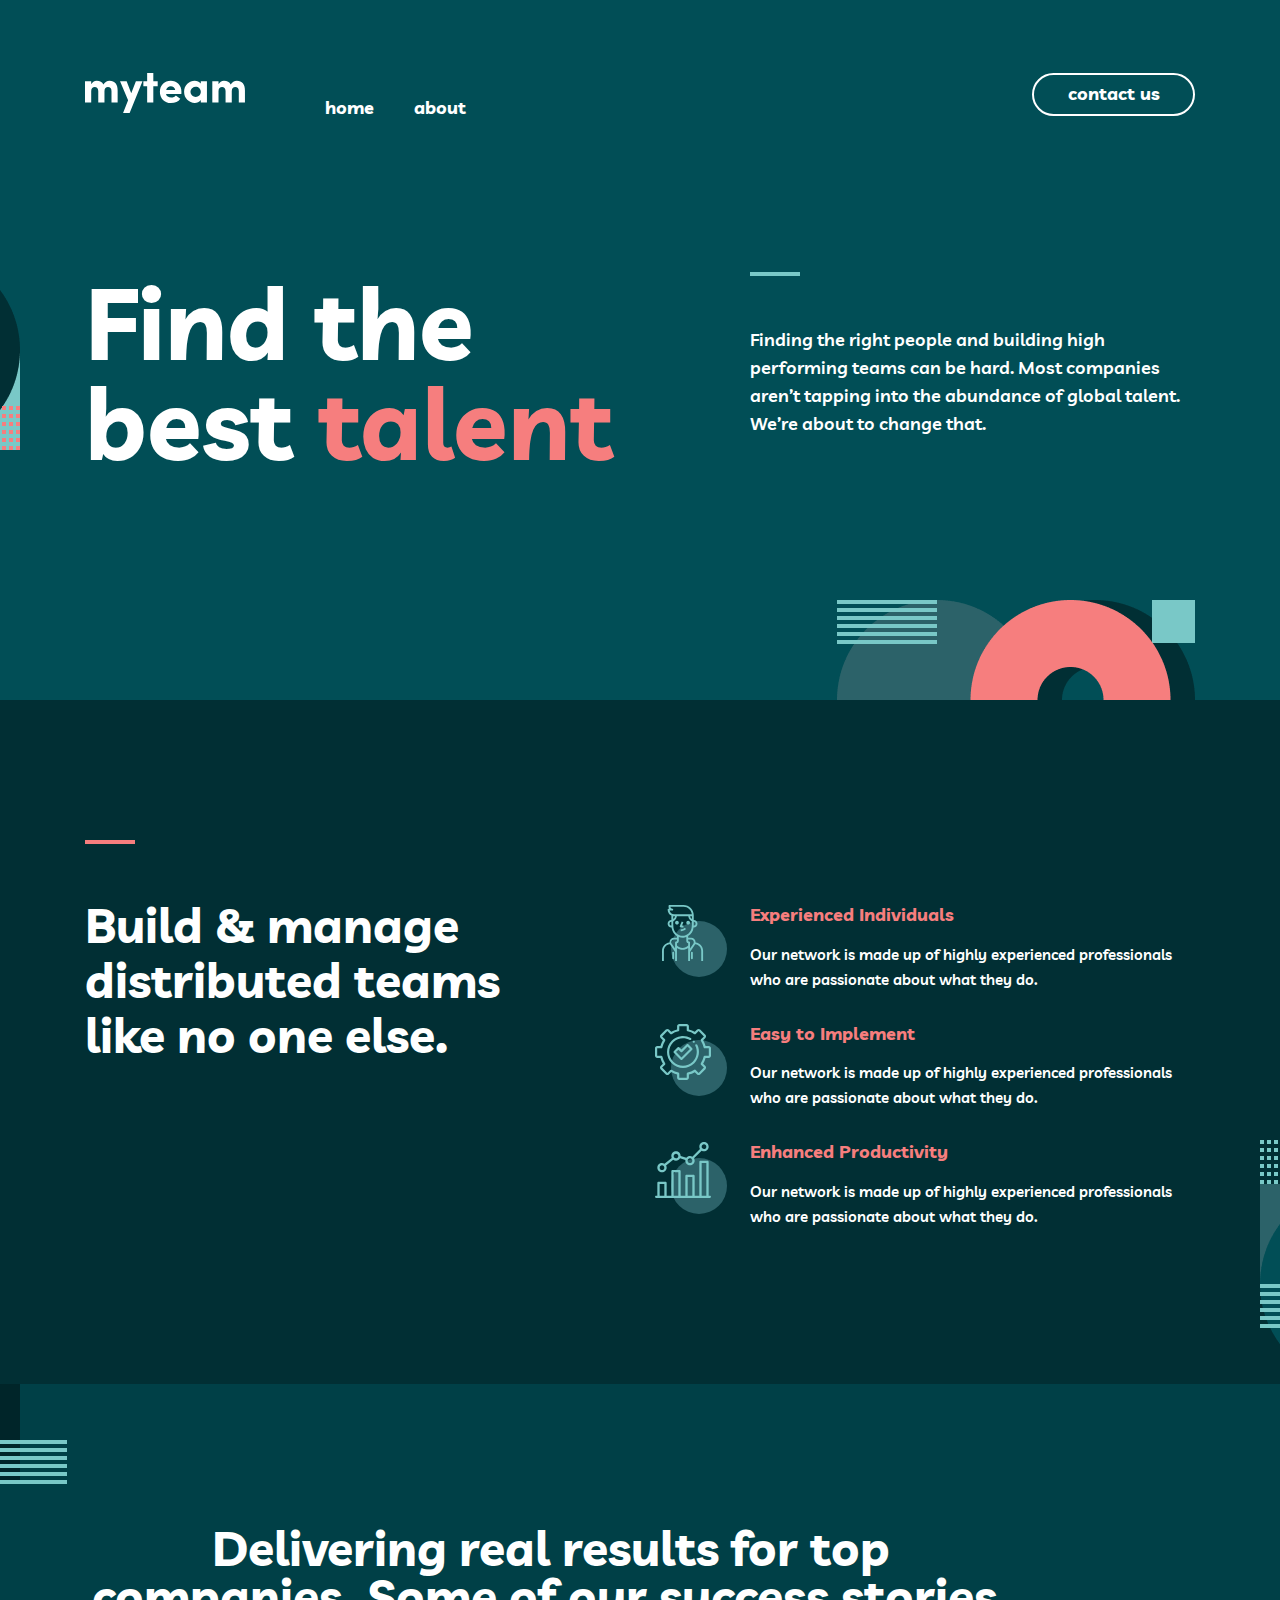
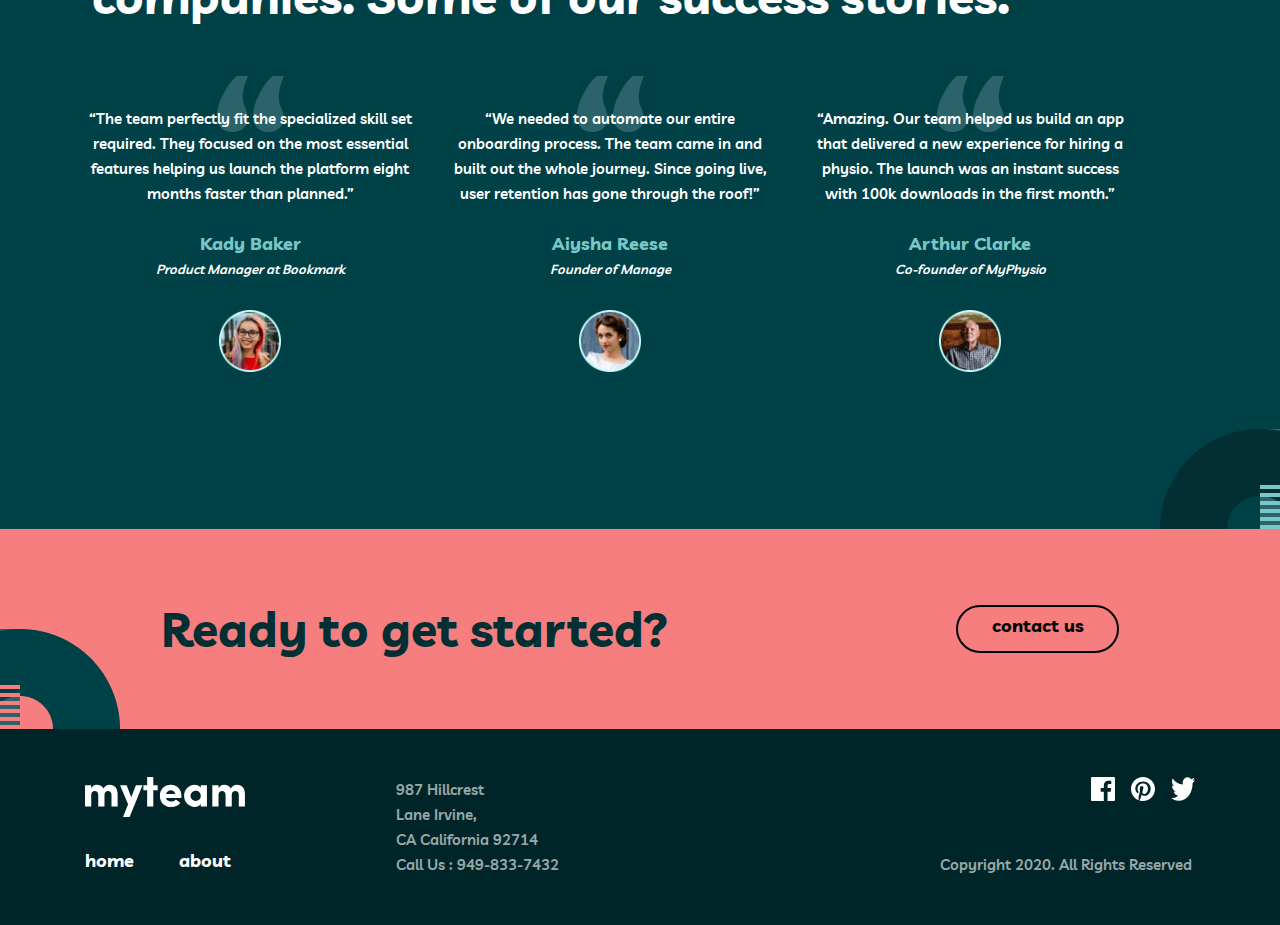
==== index.html @ 45f3804e "3-task" ====
<!DOCTYPE html>
<html lang="en">

<head>
    <meta charset="UTF-8">
    <meta name="viewport" content="width=device-width, initial-scale=1.0">
    <link rel="stylesheet" href="./css/font.css">
    <link rel="stylesheet" href="./css/normalize.css">
    <link rel="stylesheet" href="./css/style.css">
    <title>myteam</title>
</head>

<body>
    <div class="main">
        <header class="container">
            <nav>
                <div class="nav-left">
                    <div class="logo">
                        <img src="./img/svg/logo.svg" loading="lazy" alt="logo image">
                    </div>
                    <ul>
                        <li><a class="element" href="#">home</a></li>
                        <li><a class="element" href="#">about</a></li>
                    </ul>
                </div>
                <div class="nav-right">
                    <a href="#">contact us</a>
                </div>
            </nav>
        </header>
        <main class="container">
            <h1>Find the best <span>talent</span></h1>
            <div>
                <div class="b"></div>
                <p class="elementp">
                    Finding the right people and building high performing teams can be hard. Most companies aren’t
                    tapping into the abundance of global talent. We’re about to change that.
                </p>
            </div>
        </main>
    </div>

    <div class="homePage2">
        <div class="homePage2-info container">
            <div class="left-info">
                <div class="b"></div>
                <h2 class="h2">
                    Build & manage distributed teams like no one else.
                </h2>
            </div>
            <div class="homePage2-cards">
                <div class="homePage2-card">
                    <img src="./img/svg/man.svg" height="72" alt="">
                    <div>
                        <h4>Experienced Individuals</h4>
                        <p>
                            Our network is made up of highly experienced professionals who are passionate about what
                            they do.
                        </p>
                    </div>
                </div>
                <div class="homePage2-card">
                    <img src="./img/svg/mexanizm.svg" height="72" alt="">
                    <div>
                        <h4>Easy to Implement</h4>
                        <p>
                            Our network is made up of highly experienced professionals who are passionate about what
                            they do.
                        </p>
                    </div>
                </div>
                <div class="homePage2-card">
                    <img src="./img/svg/charat.svg" height="72" alt="">
                    <div>
                        <h4>Enhanced Productivity</h4>
                        <p>
                            Our network is made up of highly experienced professionals who are passionate about what
                            they do.
                        </p>
                    </div>
                </div>
            </div>
        </div>
    </div>

    <div class="homePage3">
        <div class="homePage3-info container">
            <h2 class="h2">
                Delivering real results for top companies. Some of our success stories.
            </h2>
            <div class="homePage3-cards">
                <div class="homePage3-card">
                    <p class="elementp">
                        “The team perfectly fit the specialized skill set required. They focused on the most essential
                        features helping us launch the platform eight months faster than planned.”
                    </p>
                    <h4>Kady Baker</h4>
                    <p class="p">Product Manager at Bookmark</p>
                    <img src="./img/noDifference/women_one.png" width="62" height="62" alt="">
                </div>
                <div class="homePage3-card">
                    <p class="elementp">
                        “We needed to automate our entire onboarding process. The team came in and built out the whole
                        journey. Since going live, user retention has gone through the roof!”
                    </p>
                    <h4>Aiysha Reese</h4>
                    <p class="p">Founder of Manage</p>
                    <img src="./img/noDifference/women_three.png" width="62" height="62" alt="">
                </div>
                <div class="homePage3-card">
                    <p class="elementp">
                        “Amazing. Our team helped us build an app that delivered a new experience for hiring a physio.
                        The launch was an instant success with 100k downloads in the first month.”
                    </p>
                    <h4>Arthur Clarke</h4>
                    <p class="p">Co-founder of MyPhysio</p>
                    <img src="./img/noDifference/grendfather.png" width="62" height="62" alt="">
                </div>
            </div>
        </div>
    </div>

    <div class="homePage4">
        <div class="container">
            <h3>Ready to get started?</h3>
            <a href="/contact">contact us</a>
        </div>
    </div>

    <footer>
        <div class="footer-info container">
            <div class="left">
                <div class="logo">
                    <img src="./img/svg/logo.svg" alt="">
                    <div>
                        <a href="#">home</a>
                        <a href="#">about</a>
                    </div>
                </div>
                <p class="info">
                    987 Hillcrest <br> Lane Irvine, <br> CA California 92714 <br>Call Us : 949-833-7432
                </p>
            </div>
            <div class="right">
                <div>
                    <img src="./img/svg/facebook.svg" alt="facebook icon">
                    <img src="./img/svg/Path.svg" alt="path icon">
                    <img src="./img/svg/twitter.svg" alt="twitter icon">
                </div>
                <p>Copyright 2020. All Rights Reserved</p>
            </div>
        </div>
    </footer>
</body>

</html>
---- css/font.css ----
/* livvic-regular - latin_latin-ext */
@font-face {
    font-display: swap;
    /* Check https://developer.mozilla.org/en-US/docs/Web/CSS/@font-face/font-display for other options. */
    font-family: 'Livvic';
    font-style: normal;
    font-weight: 400;
    src: url('../fonts/livvic-v14-latin_latin-ext-regular.woff2') format('woff2');
    /* Chrome 36+, Opera 23+, Firefox 39+, Safari 12+, iOS 10+ */
}

/* livvic-600 - latin_latin-ext */
@font-face {
    font-display: swap;
    /* Check https://developer.mozilla.org/en-US/docs/Web/CSS/@font-face/font-display for other options. */
    font-family: 'Livvic';
    font-style: normal;
    font-weight: 600;
    src: url('../fonts/livvic-v14-latin_latin-ext-600.woff2') format('woff2');
    /* Chrome 36+, Opera 23+, Firefox 39+, Safari 12+, iOS 10+ */
}

/* livvic-700 - latin_latin-ext */
@font-face {
    font-display: swap;
    /* Check https://developer.mozilla.org/en-US/docs/Web/CSS/@font-face/font-display for other options. */
    font-family: 'Livvic';
    font-style: normal;
    font-weight: 700;
    src: url('../fonts/livvic-v14-latin_latin-ext-700.woff2') format('woff2');
    /* Chrome 36+, Opera 23+, Firefox 39+, Safari 12+, iOS 10+ */
}
---- css/style.css ----
* {
    margin: 0;
    padding: 0;
    box-sizing: border-box;
}

body {
    font-size: 18px;
    font-family: 'Livvic';
    font-weight: 700;

    li {
        list-style: none;
    }

    a {
        text-decoration: none;
    }
}

.container {
    max-width: 1110px;
    margin: 0 auto;
}

.main {
    background: url(../img/noDifference/home_main.png);
    height: 700px;
    background-repeat: no-repeat;
    background-size: cover;
    background-position: center;
}

.main header nav {
    padding-top: 73px;
    display: flex;
    justify-content: space-between;
}

.logo {
    cursor: pointer;
}

.nav-left {
    display: flex;
    align-items: center;
    gap: 80px;
}

.nav-left ul {
    display: flex;
    gap: 40px;
}

.element {
    color: white;
    transition: all 700ms linear;
}

.element:hover {
    color: #F67E7E;
}

.nav-right {
    a {
        display: inline-block;
        width: 163px;
        padding: 9px 32px;
        text-align: center;
        color: white;
        border: 2px solid white;
        border-radius: 50px;
        transition: all 700ms linear;
    }
}

.nav-right a:hover {
    color: black;
    background: white;
}

main {
    padding-top: 129px;
    display: flex;
    justify-content: space-between;
}

main h1 {
    width: 616px;
    font-size: 100px;
    line-height: 100px;
    color: white;
}

main h1 span {
    font-size: 100px;
    line-height: 100px;
    color: #f67e7e;
}

main div {
    color: white;
    width: 445px;
    height: 166px;
    display: flex;
    flex-direction: column;
    justify-content: space-between;
}

main .b {
    width: 50px;
    height: 4px;
    background: #79C8C7;
}

main p {
    line-height: 28px;
    font-weight: 600;
}

.homePage2 {
    background: url(../img/noDifference/home_bg_image1.png);
    height: 684px;
    background-repeat: no-repeat;
    background-size: cover;
    background-position: center;
}

.homePage2-info {
    padding-top: 140px;
    display: flex;
    justify-content: space-between;
    align-items: initial;
}

.homePage2-info .left-info {
    display: flex;
    flex-direction: column;
    gap: 54px;
}

.b {
    width: 50px;
    height: 4px;
    background: #F67E7E;
}

.h2 {
    width: 445px;
    font-size: 48px;
    color: white;
}

.homePage2-cards {
    margin-top: 65px;
    display: flex;
    gap: 32px;
    flex-direction: column;
}

.homePage2-card {
    display: flex;
    gap: 23px;
    color: white;

}

.homePage2-card h4 {
    color: #F67E7E;
    margin-bottom: 16px;
}

.homePage2-card p {
    width: 445px;
    font-size: 15px;
    font-weight: 600;
    line-height: 25px;
    color: white;
}

.homePage3 {
    background: url(../img/noDifference/home_bg_image2.png);
    height: 745px;
    background-repeat: no-repeat;
    background-size: cover;
    background-position: center;
}

.homePage3-info {
    padding-top: 140px;
}

.homePage3 .h2 {
    width: 932px;
    text-align: center;
    font-size: 48px;
    line-height: 48px;
    color: white;
    margin-bottom: 56px;
}

.homePage3-cards {
    margin-top: 35px;
    display: flex;
    gap: 30px;
}

.homePage3-card {
    background: url(../img/noDifference/quote.png);
    background-repeat: no-repeat;
    background-position: top center;
    width: 330px;
    text-align: center;
    color: white;
}

.homePage3-card .elementp {
    padding-top: 30px;
    font-weight: 600;
    line-height: 25px;
    font-size: 15px;
    text-align: center;
}

.homePage3-card h4 {
    color: #79C8C7;
    margin: 24px 0 2px;
    line-height: 28px;
}

.homePage3-card .p {
    font-size: 13px;
    font-style: italic;
    font-weight: 600;
    line-height: 18px;
    margin-bottom: 32px;
}

.homePage4 {
    background: url(../img/noDifference/home_bg_image3.png);
    height: 200px;
    background-repeat: no-repeat;
    background-size: cover;
    background-position: center;
}

.homePage4 div {
    padding: 76px;
    display: flex;
    justify-content: space-between;
}

.homePage4 h3 {
    color: #012F34;
    font-size: 48px;
    line-height: 48px;
}

.homePage4 a {
    display: inline-block;
    width: 163px;
    padding: 9px 32px;
    text-align: center;
    color: black;
    border: 2px solid black;
    border-radius: 50px;
    transition: all 700ms linear;
}

.homePage4 a:hover {
    color: white;
    background: black;
}

footer {
    background: #002529;
}

.footer-info {
    padding: 48px 0;
    display: flex;
    justify-content: space-between;
}

.left {
    display: flex;
    gap: 125px;
}

.logo a {
    font-size: 18px;
    line-height: 28px;
    margin-right: 40px;
    color: white;
    transition: all 700ms linear;
}

.logo a:hover {
    color: #F67E7E;
}

.logo img{
    margin-bottom: 25px;
}

.info {
    width: 210px;
    font-size: 15px;
    font-weight: 600;
    line-height: 25px;
    color: #99a8a9;
}

.right {
    width: 255px;
}

.right div {
    display: flex;
    gap: 16px;
    justify-content: end;
    margin-bottom: 51px;
}

.right p {
    font-size: 15px;
    font-weight: 600;
    line-height: 25px;
    color: #99a8a9;
}
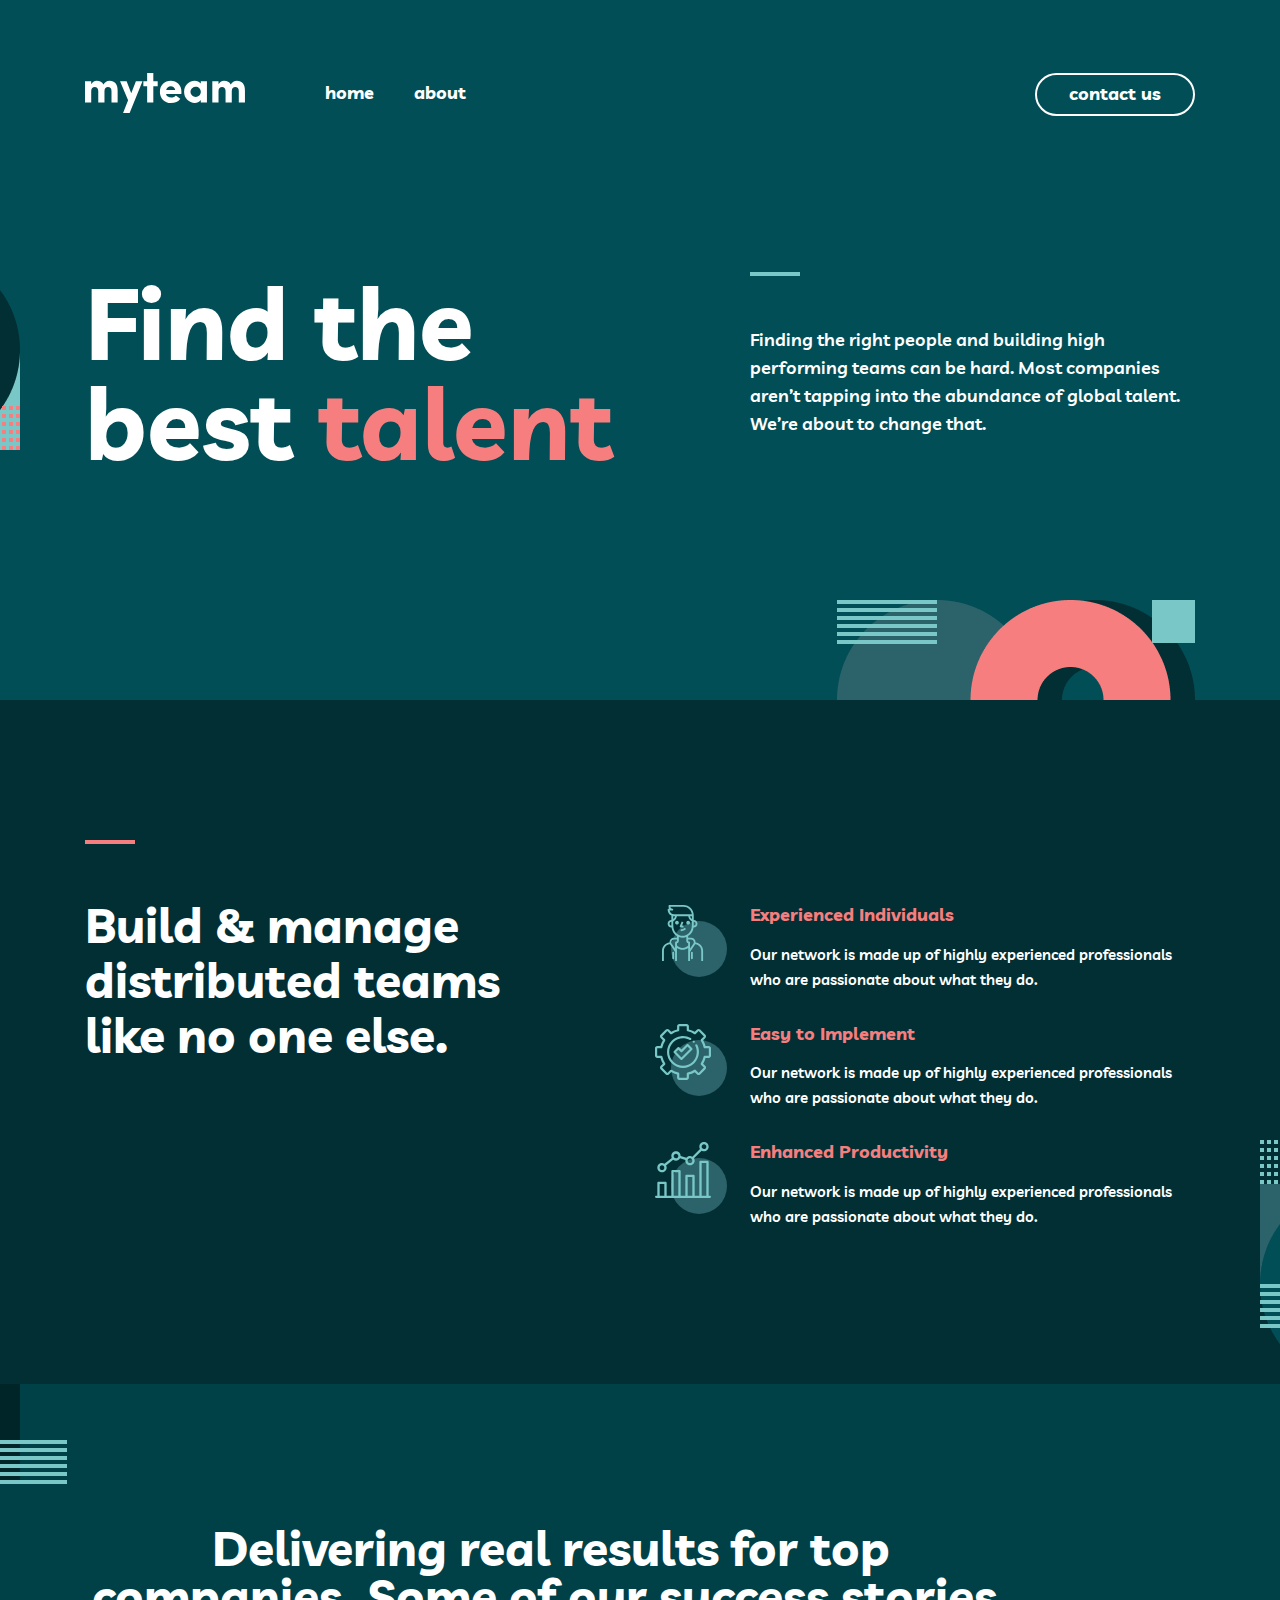
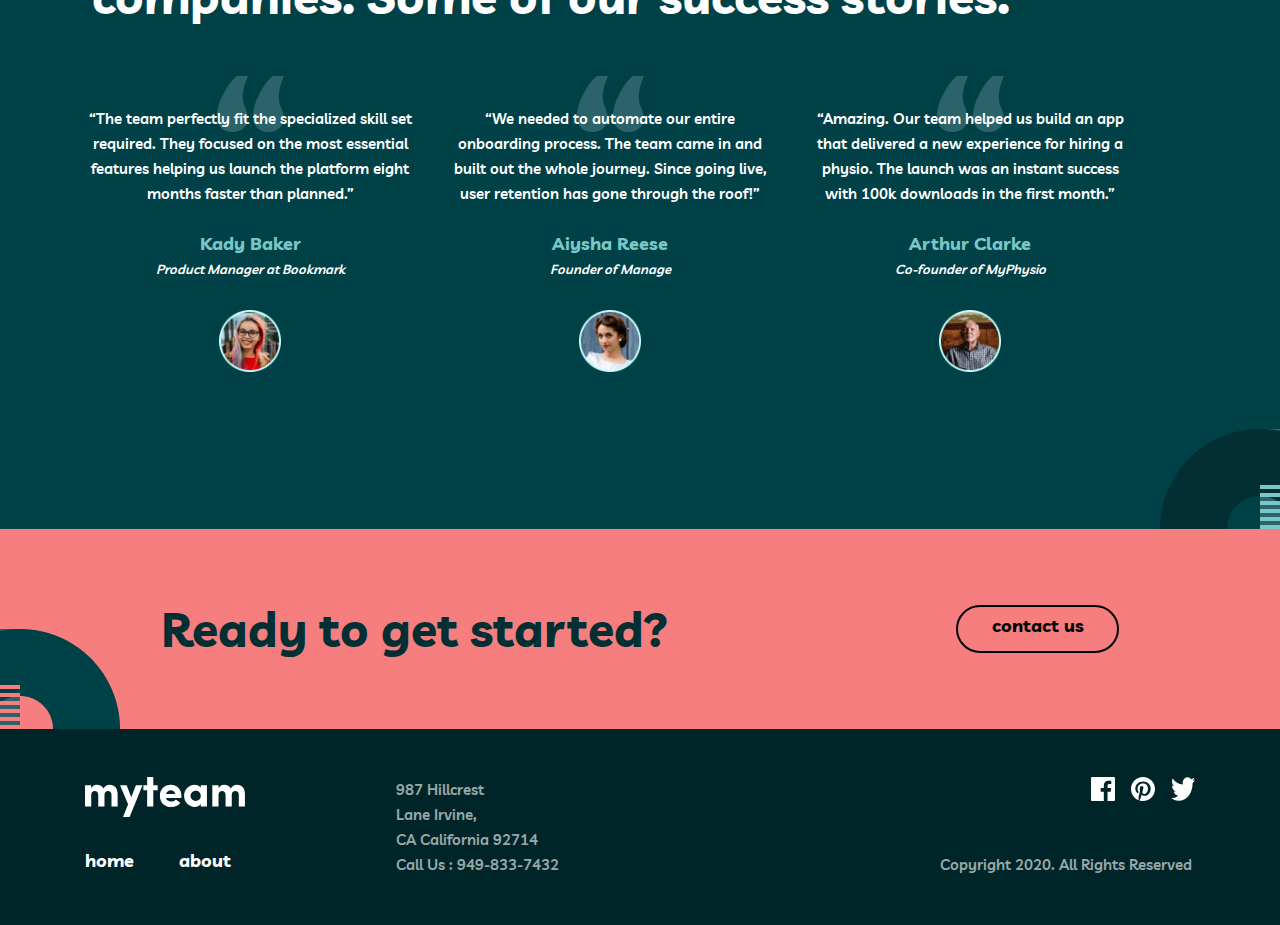
==== commit 455368fb: "3-task" ====
--- a/index.html
+++ b/index.html
@@ -6,7 +6,7 @@
     <meta name="viewport" content="width=device-width, initial-scale=1.0">
     <link rel="stylesheet" href="./css/font.css">
     <link rel="stylesheet" href="./css/normalize.css">
-    <link rel="stylesheet" href="./css/style.css">
+    <link rel="stylesheet" href="./css/style.min.css">
     <title>myteam</title>
 </head>
 
@@ -23,9 +23,7 @@
                         <li><a class="element" href="#">about</a></li>
                     </ul>
                 </div>
-                <div class="nav-right">
-                    <a href="#">contact us</a>
-                </div>
+                <a class="nav-right" href="#">contact us</a>
             </nav>
         </header>
         <main class="container">
--- a/css/style.min.css
+++ b/css/style.min.css
@@ -0,0 +1 @@
+main h1,main h1 span{font-size:100px;line-height:100px}.homePage2-info,.main header nav,.nav-left,.nav-left ul,main,main div{display:-webkit-box;display:-ms-flexbox}.b,main .b{width:50px}.element,.h2,.nav-right,main div,main h1{color:#fff}.element:hover,.logo a:hover,main h1 span{color:#f67e7e}*{margin:0;padding:0;-webkit-box-sizing:border-box;box-sizing:border-box}body{font-size:18px;font-family:Livvic;font-weight:700}.container{max-width:1110px;margin:0 auto}.main{background:url(../img/noDifference/home_main.png) center/cover no-repeat;height:700px}.main header nav{padding-top:73px;display:flex;-webkit-box-pack:justify;-ms-flex-pack:justify;justify-content:space-between;-webkit-box-align:start;-ms-flex-align:start;align-items:start}.logo{cursor:pointer}.nav-left{display:flex;-webkit-box-align:start;-ms-flex-align:start;align-items:start;gap:80px}.nav-left ul{display:flex;gap:40px;margin-top:10px}.nav-left ul li a{text-decoration:none}.nav-left ul li{list-style-type:none}.element{-webkit-transition:.7s linear;-o-transition:.7s linear;transition:.7s linear}.homePage4 a,.nav-right{-webkit-transition:.7s linear;-o-transition:.7s linear;text-decoration:none}.nav-right{padding:9px 32px;border:2px solid #fff;border-radius:50px;transition:.7s linear}.homePage2-info,.homePage3-info{padding-top:140px}.nav-right .but:hover{color:#000;background:#fff}main{padding-top:129px;display:flex;-webkit-box-pack:justify;-ms-flex-pack:justify;justify-content:space-between}.homePage2-info .left-info,main div{-ms-flex-direction:column;-webkit-box-orient:vertical;-webkit-box-direction:normal}main h1{width:616px}main div{width:445px;height:166px;display:flex;flex-direction:column;-webkit-box-pack:justify;-ms-flex-pack:justify;justify-content:space-between}main .b{height:4px;background:#79c8c7}main p{line-height:28px;font-weight:600}.homePage2{background:url(../img/noDifference/home_bg_image1.png) center/cover no-repeat;height:684px}.homePage2-info{display:flex;-webkit-box-pack:justify;-ms-flex-pack:justify;justify-content:space-between;-webkit-box-align:initial;-ms-flex-align:initial;align-items:initial}.homePage2-card,.homePage2-cards,.homePage2-info .left-info{display:-webkit-box;display:-ms-flexbox}.homePage2-info .left-info{display:flex;flex-direction:column;gap:54px}.b{height:4px;background:#f67e7e}.h2{width:445px;font-size:48px}.homePage2-cards{margin-top:65px;display:flex;gap:32px;-webkit-box-orient:vertical;-webkit-box-direction:normal;-ms-flex-direction:column;flex-direction:column}.homePage2-card{display:flex;gap:23px;color:#fff}.footer-info,.homePage3-cards,.homePage4 div{display:-webkit-box;display:-ms-flexbox}.homePage2-card h4{color:#f67e7e;margin-bottom:16px}.homePage2-card p{width:445px;font-size:15px;font-weight:600;line-height:25px;color:#fff}.homePage3{background:url(../img/noDifference/home_bg_image2.png) center/cover no-repeat;height:745px}.homePage3 .h2{width:932px;text-align:center;font-size:48px;line-height:48px;color:#fff;margin-bottom:56px}.homePage3-cards{margin-top:35px;display:flex;gap:30px}.homePage3-card{background:url(../img/noDifference/quote.png) top center no-repeat;width:330px;text-align:center;color:#fff}.homePage3-card .elementp{padding-top:30px;font-weight:600;line-height:25px;font-size:15px;text-align:center}.homePage3-card h4{color:#79c8c7;margin:24px 0 2px;line-height:28px}.homePage3-card .p{font-size:13px;font-style:italic;font-weight:600;line-height:18px;margin-bottom:32px}.homePage4{background:url(../img/noDifference/home_bg_image3.png) center/cover no-repeat;height:200px}.homePage4 div{padding:76px;display:flex;-webkit-box-pack:justify;-ms-flex-pack:justify;justify-content:space-between}.homePage4 h3{color:#012f34;font-size:48px;line-height:48px}.homePage4 a{display:inline-block;width:163px;padding:9px 32px;text-align:center;color:#000;border:2px solid #000;border-radius:50px;transition:.7s linear}.homePage4 a:hover{color:#fff;background:#000}footer{background:#002529}.footer-info{padding:48px 0;display:flex;-webkit-box-pack:justify;-ms-flex-pack:justify;justify-content:space-between}.left,.right div{display:-webkit-box;display:-ms-flexbox}.left{display:flex;gap:125px}.logo a{text-decoration:none;font-size:18px;line-height:28px;margin-right:40px;color:#fff;-webkit-transition:.7s linear;-o-transition:.7s linear;transition:.7s linear}.info,.right p{font-size:15px;font-weight:600;line-height:25px;color:#99a8a9}.logo img{margin-bottom:25px}.info{width:210px}.right{width:255px}.right div{display:flex;gap:16px;-webkit-box-pack:end;-ms-flex-pack:end;justify-content:end;margin-bottom:51px}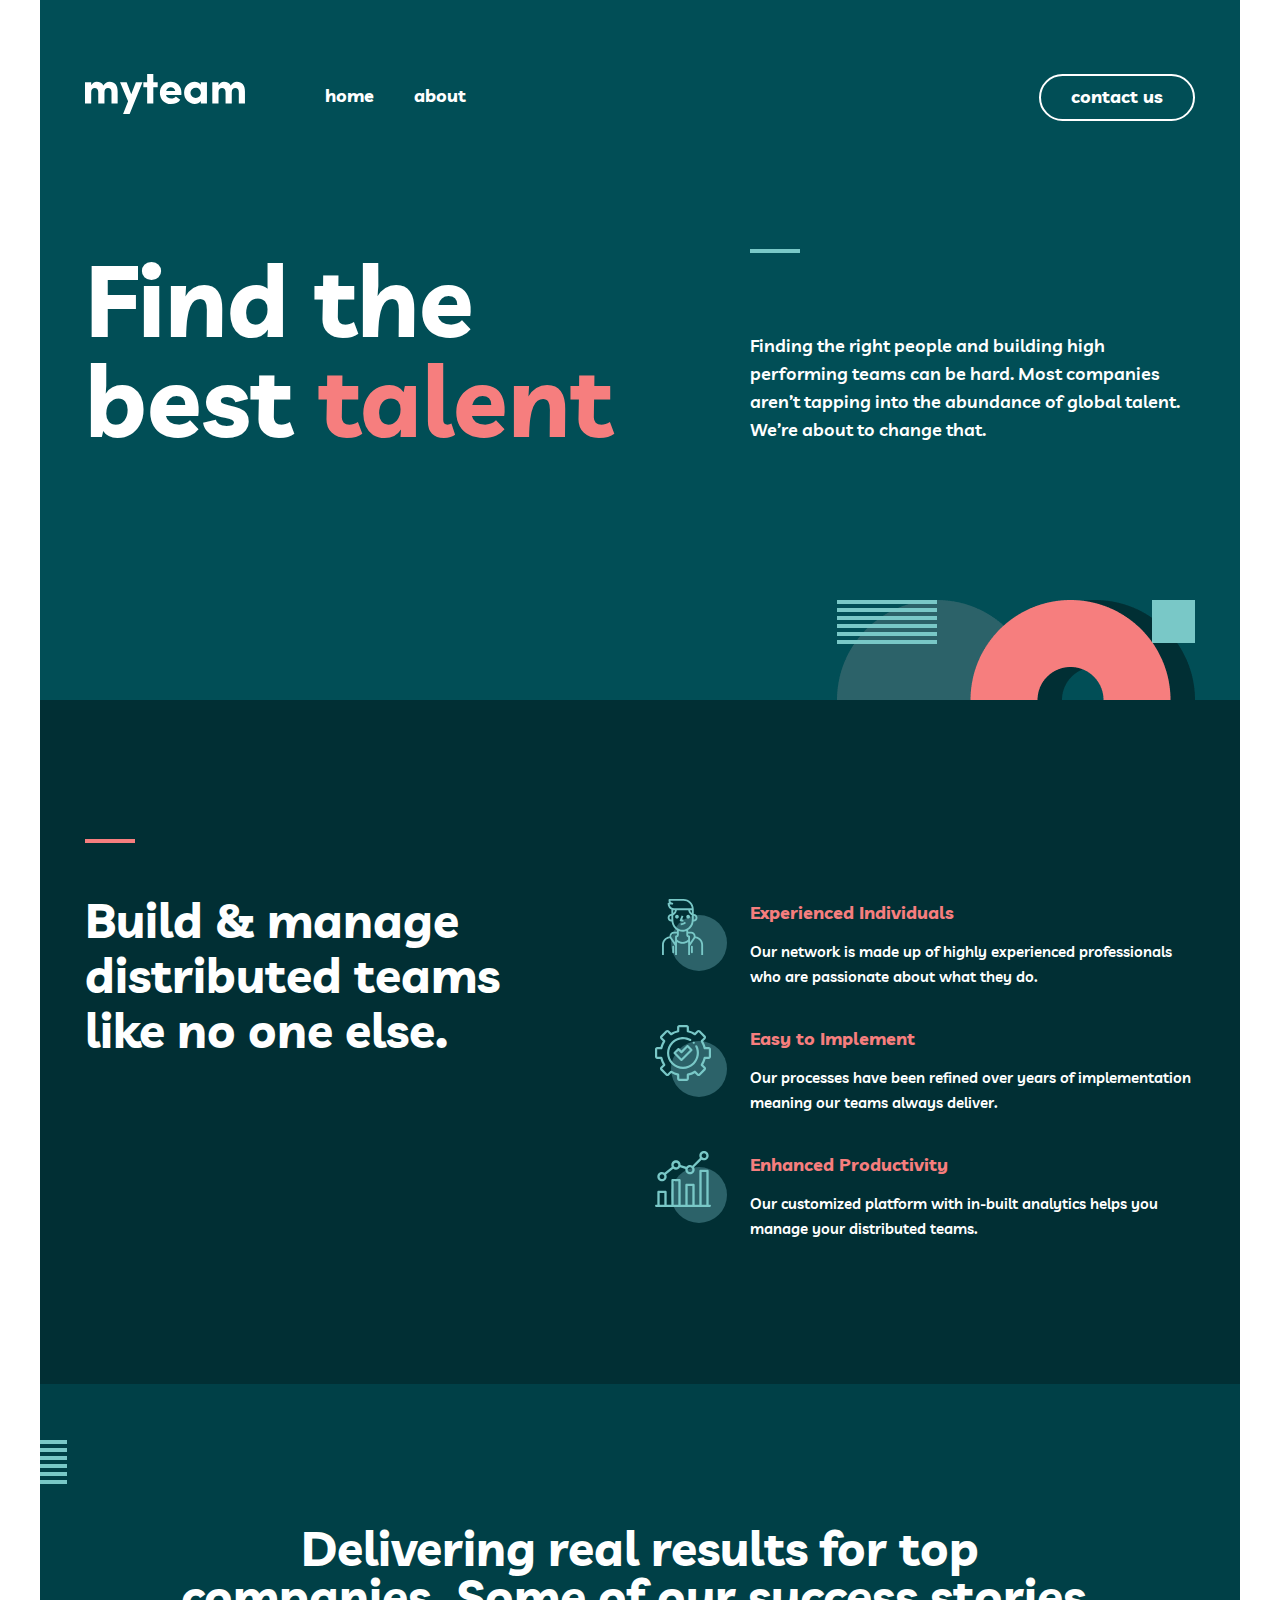
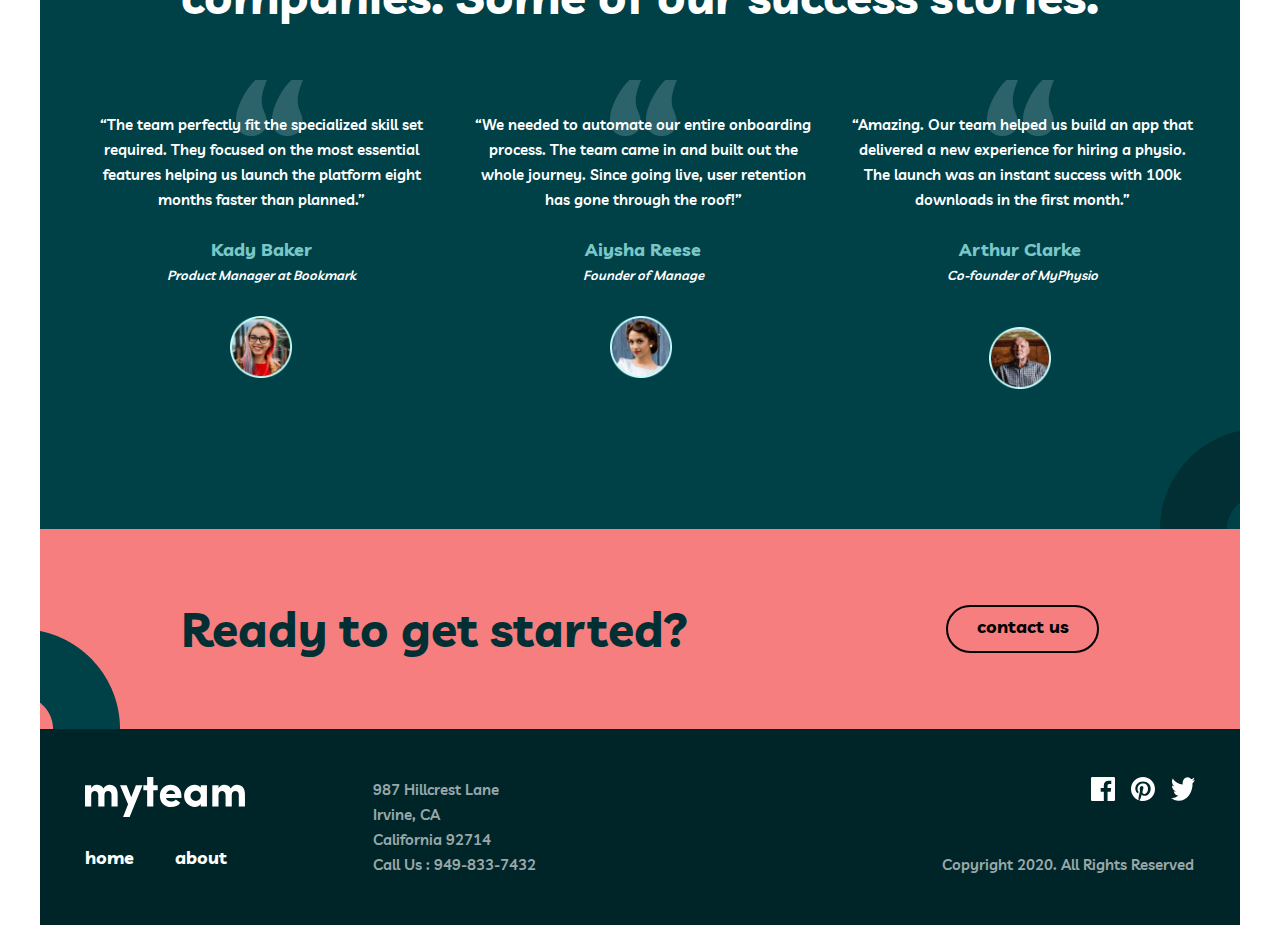
==== commit 00c87f20: "labaratoriya 1-oy 5-kum 5-task" ====
--- a/index.html
+++ b/index.html
@@ -4,153 +4,416 @@
 <head>
     <meta charset="UTF-8">
     <meta name="viewport" content="width=device-width, initial-scale=1.0">
+    <meta name="description"
+        content="myteam - Your trusted team for delivering quality projects and services. We are committed to achieving your goals with professionalism.">
+    <meta name="keywords" content="myteam, professional team, project management, quality service, trusted team">
+    <meta name="author" content="Najot talim labaratoriya 3-task">
+    <meta property="og:title" content="myteam - Professional Project Management and Services">
+    <meta property="og:description"
+        content="Your trusted team for delivering quality projects and services. We are here to help you succeed.">
+
     <link rel="stylesheet" href="./css/font.css">
     <link rel="stylesheet" href="./css/normalize.css">
-    <link rel="stylesheet" href="./css/style.min.css">
+    <link rel="stylesheet" href="./css/style.css">
     <title>myteam</title>
+    <style>
+        .main {
+            background: url(../img/noDifference/home_main.png);
+            height: 700px;
+            background-repeat: no-repeat;
+            background-size: cover;
+            background-position: center;
+        }
+
+        .main header nav {
+            height: 48px;
+            padding-top: 74px;
+            display: flex;
+            justify-content: space-between;
+            align-items: start;
+        }
+
+        .logo {
+            cursor: pointer;
+        }
+
+        .nav-left {
+            display: flex;
+            align-items: start;
+            gap: 80px;
+        }
+
+        .nav-left ul {
+            display: flex;
+            gap: 40px;
+            margin-top: 12px;
+        }
+
+        .nav-left ul li a {
+            text-decoration: none;
+        }
+
+        .nav-left ul li {
+            list-style-type: none;
+        }
+
+        .imager {
+            display: none;
+        }
+
+        .element {
+            color: white;
+            transition: all 700ms linear;
+        }
+
+        .element:hover {
+            color: #F67E7E;
+        }
+
+        .nav-right {
+            margin: 0 0 5px 28px;
+            text-decoration: none;
+            padding: 11px 30px;
+            color: white;
+            border: 2px solid white;
+            border-radius: 50px;
+            transition: all 700ms linear;
+            max-height: 48px;
+        }
+
+        .nav-right:hover {
+            color: black;
+            background: white;
+        }
+
+        main {
+            padding-top: 174.5px;
+            height: 200px;
+            display: flex;
+            justify-content: space-between;
+        }
+
+        main h1 {
+            width: 616px;
+            font-size: 100px;
+            line-height: 100px;
+            color: white;
+        }
+
+        main h1 span {
+            font-size: 100px;
+            line-height: 100px;
+            color: #f67e7e;
+        }
+
+        main div {
+            color: white;
+            width: 445px;
+            height: 195px;
+            display: flex;
+            flex-direction: column;
+            justify-content: space-between;
+        }
+
+        main .b {
+            width: 50px;
+            height: 4px;
+            background: #79C8C7;
+        }
+
+        main p {
+            line-height: 28px;
+            font-weight: 600;
+        }
+
+        @media (width<1400px) {
+            .section {
+                width: 1200px;
+                margin: auto;
+            }
+
+            main h1 {
+                width: 530px;
+            }
+        }
+
+        @media (width<1200px) {
+            .section {
+                width: 1140px;
+                margin: auto;
+            }
+        }
+
+        @media (width<992px) {
+            .section {
+                width: 960px;
+                margin: auto;
+            }
+        }
+
+        @media (width<768px) {
+            .container {
+                width: 689px;
+                margin: 0 auto;
+                padding: 0 40px;
+                text-align: center;
+            }
+
+            .main {
+                min-height: 700px;
+            }
+
+            header {
+                padding-top: 58px;
+                padding-bottom: 112px;
+            }
+
+            main {
+                flex-direction: column;
+                gap: 4px;
+                min-height: 220px;
+
+                h1 {
+                    width: 583px;
+                    line-height: 56px;
+                    padding-top: 112px;
+                    font-size: 64px;
+                    padding-bottom: 4px;
+
+                    span {
+                        font-size: 64px;
+                    }
+                }
+
+                div {
+                    width: 457px;
+                    margin: auto;
+                }
+
+
+                .b {
+                    display: none;
+                }
+
+                .elementp {
+                    width: 457px;
+                    margin: auto;
+                    padding-top: 0;
+                }
+            }
+        }
+
+        @media (width<600px) {
+            .container {
+                width: 327px;
+                margin: 0 auto;
+                padding: 0 24px;
+                text-align: center;
+            }
+
+            .nav-left ul,
+            .nav-right {
+                display: none;
+            }
+
+            .main {
+                min-height: 567px;
+            }
+
+            .imager {
+                display: block;
+                margin-top: 10px;
+                cursor: pointer;
+            }
+
+            header {
+                padding-top: 64px;
+                padding-bottom: 80px;
+            }
+
+            main {
+                display: flex;
+                flex-direction: column;
+                gap: 4px;
+                height: 160px;
+
+                h1 {
+                    width: 327px;
+                    line-height: 20px;
+                    padding-top: 112px;
+                    font-size: 40px;
+
+                    span {
+                        font-size: 40px;
+                    }
+                }
+
+                div {
+                    width: 327px;
+                    margin: auto;
+                }
+
+
+                .b {
+                    display: none;
+                }
+
+                .elementp {
+                    width: 327px;
+                    margin: auto;
+                    padding-top: 0;
+                    font-size: 15px;
+                }
+            }
+        }
+    </style>
 </head>
 
 <body>
-    <div class="main">
-        <header class="container">
-            <nav>
-                <div class="nav-left">
-                    <div class="logo">
-                        <img src="./img/svg/logo.svg" loading="lazy" alt="logo image">
-                    </div>
-                    <ul>
-                        <li><a class="element" href="#">home</a></li>
-                        <li><a class="element" href="#">about</a></li>
-                    </ul>
-                </div>
-                <a class="nav-right" href="#">contact us</a>
-            </nav>
-        </header>
-        <main class="container">
-            <h1>Find the best <span>talent</span></h1>
-            <div>
-                <div class="b"></div>
-                <p class="elementp">
-                    Finding the right people and building high performing teams can be hard. Most companies aren’t
-                    tapping into the abundance of global talent. We’re about to change that.
-                </p>
-            </div>
-        </main>
-    </div>
-
-    <div class="homePage2">
-        <div class="homePage2-info container">
-            <div class="left-info">
-                <div class="b"></div>
-                <h2 class="h2">
-                    Build & manage distributed teams like no one else.
-                </h2>
-            </div>
-            <div class="homePage2-cards">
-                <div class="homePage2-card">
-                    <img src="./img/svg/man.svg" height="72" alt="">
-                    <div>
-                        <h4>Experienced Individuals</h4>
-                        <p>
-                            Our network is made up of highly experienced professionals who are passionate about what
-                            they do.
-                        </p>
-                    </div>
-                </div>
-                <div class="homePage2-card">
-                    <img src="./img/svg/mexanizm.svg" height="72" alt="">
-                    <div>
-                        <h4>Easy to Implement</h4>
-                        <p>
-                            Our network is made up of highly experienced professionals who are passionate about what
-                            they do.
-                        </p>
-                    </div>
-                </div>
-                <div class="homePage2-card">
-                    <img src="./img/svg/charat.svg" height="72" alt="">
-                    <div>
-                        <h4>Enhanced Productivity</h4>
-                        <p>
-                            Our network is made up of highly experienced professionals who are passionate about what
-                            they do.
-                        </p>
+    <div class="section">
+        <div class="main">
+            <header class="container">
+                <nav>
+                    <div class="nav-left">
+                        <div class="logo">
+                            <img src="./img/svg/logo.svg" loading="lazy" alt="logo image">
+                        </div>
+                        <ul>
+                            <li><a class="element" href="/">home</a></li>
+                            <li><a class="element" href="./pages/about.html">about</a></li>
+                        </ul>
+                    </div>
+                    <a class="nav-right" href="./pages/contact.html">contact us</a>
+                    <img class="imager" src="./img/svg/menu.svg" alt="">
+                </nav>
+            </header>
+            <main class="container">
+                <h1>Find the best <span>talent</span></h1>
+                <div>
+                    <div class="b"></div>
+                    <p class="elementp">
+                        Finding the right people and building high performing teams can be hard. Most companies aren’t
+                        tapping into the abundance of global talent. We’re about to change that.
+                    </p>
+                </div>
+            </main>
+        </div>
+
+        <div class="homePage2">
+            <div class="homePage2-info container">
+                <div class="left-info">
+                    <div class="b"></div>
+                    <h2 class="h2">
+                        Build & manage distributed teams like no one else.
+                    </h2>
+                </div>
+                <div class="homePage2-cards">
+                    <div class="homePage2-card">
+                        <img src="./img/svg/man.svg" height="72" alt="">
+                        <div>
+                            <h4>Experienced Individuals</h4>
+                            <p>
+                                Our network is made up of highly experienced professionals who are passionate about what
+                                they do.
+                            </p>
+                        </div>
+                    </div>
+                    <div class="homePage2-card">
+                        <img src="./img/svg/mexanizm.svg" height="72" alt="">
+                        <div>
+                            <h4>Easy to Implement</h4>
+                            <p>
+                                Our processes have been refined over years of implementation meaning our teams always
+                                deliver.
+                            </p>
+                        </div>
+                    </div>
+                    <div class="homePage2-card">
+                        <img src="./img/svg/charat.svg" height="72" alt="">
+                        <div>
+                            <h4>Enhanced Productivity</h4>
+                            <p>
+                                Our customized platform with in-built analytics helps you manage your distributed teams.
+                            </p>
+                        </div>
                     </div>
                 </div>
             </div>
         </div>
-    </div>
-
-    <div class="homePage3">
-        <div class="homePage3-info container">
-            <h2 class="h2">
-                Delivering real results for top companies. Some of our success stories.
-            </h2>
-            <div class="homePage3-cards">
-                <div class="homePage3-card">
-                    <p class="elementp">
-                        “The team perfectly fit the specialized skill set required. They focused on the most essential
-                        features helping us launch the platform eight months faster than planned.”
-                    </p>
-                    <h4>Kady Baker</h4>
-                    <p class="p">Product Manager at Bookmark</p>
-                    <img src="./img/noDifference/women_one.png" width="62" height="62" alt="">
-                </div>
-                <div class="homePage3-card">
-                    <p class="elementp">
-                        “We needed to automate our entire onboarding process. The team came in and built out the whole
-                        journey. Since going live, user retention has gone through the roof!”
-                    </p>
-                    <h4>Aiysha Reese</h4>
-                    <p class="p">Founder of Manage</p>
-                    <img src="./img/noDifference/women_three.png" width="62" height="62" alt="">
-                </div>
-                <div class="homePage3-card">
-                    <p class="elementp">
-                        “Amazing. Our team helped us build an app that delivered a new experience for hiring a physio.
-                        The launch was an instant success with 100k downloads in the first month.”
-                    </p>
-                    <h4>Arthur Clarke</h4>
-                    <p class="p">Co-founder of MyPhysio</p>
-                    <img src="./img/noDifference/grendfather.png" width="62" height="62" alt="">
+
+        <div class="homePage3">
+            <div class="homePage3-info container">
+                <h2 class="h2">
+                    Delivering real results for top companies. Some of our success stories.
+                </h2>
+                <div class="homePage3-cards">
+                    <div id="Page3-card" class="homePage3-card">
+                        <p class="elementp">
+                            “The team perfectly fit the specialized skill set required. They focused on the most
+                            essential
+                            features helping us launch the platform eight months faster than planned.”
+                        </p>
+                        <h4>Kady Baker</h4>
+                        <p class="p">Product Manager at Bookmark</p>
+                        <img src="./img/noDifference/women_one.png" width="62" height="62" alt="">
+                    </div>
+                    <div id="PAge3-card" class="homePage3-card">
+                        <p class="elementp">
+                            “We needed to automate our entire onboarding process. The team came in and built out the
+                            whole
+                            journey. Since going live, user retention has gone through the roof!”
+                        </p>
+                        <h4>Aiysha Reese</h4>
+                        <p class="p">Founder of Manage</p>
+                        <img src="./img/noDifference/women_three.png" width="62" height="62" alt="">
+                    </div>
+                    <div id="page3-card" class="homePage3-card">
+                        <p class="elementp">
+                            “Amazing. Our team helped us build an app that delivered a new experience for hiring a
+                            physio. The launch was an instant success with 100k downloads in the first month.”
+                        </p>
+                        <h4>Arthur Clarke</h4>
+                        <p class="p">Co-founder of MyPhysio</p>
+                        <img src="./img/noDifference/grendfather.png" width="62" height="62" alt="">
+                    </div>
                 </div>
             </div>
         </div>
-    </div>
-
-    <div class="homePage4">
-        <div class="container">
-            <h3>Ready to get started?</h3>
-            <a href="/contact">contact us</a>
-        </div>
-    </div>
-
-    <footer>
-        <div class="footer-info container">
-            <div class="left">
-                <div class="logo">
-                    <img src="./img/svg/logo.svg" alt="">
-                    <div>
-                        <a href="#">home</a>
-                        <a href="#">about</a>
-                    </div>
-                </div>
-                <p class="info">
-                    987 Hillcrest <br> Lane -Irvine, <br> CA -California 92714 <br>Call Us : 949-833-7432
-                </p>
-            </div>
-            <div class="right">
-                <div>
-                    <img src="./img/svg/facebook.svg" alt="facebook icon">
-                    <img src="./img/svg/Path.svg" alt="path icon">
-                    <img src="./img/svg/twitter.svg" alt="twitter icon">
-                </div>
-                <p>Copyright 2020. All Rights Reserved</p>
+
+        <div class="homePage4">
+            <div class="container">
+                <h3>Ready to get started?</h3>
+                <a href="./pages/contact.html">contact us</a>
             </div>
         </div>
-    </footer>
+
+        <footer>
+            <div class="footer-info container">
+                <div class="left">
+                    <div class="logo">
+                        <img src="./img/svg/logo.svg" alt="">
+                        <div>
+                            <a href="../index.html">home</a>
+                            <a href="./about.html">about</a>
+                        </div>
+                    </div>
+                    <p class="info">
+                        987 Hillcrest Lane +<br>Irvine, CA +<br>California 92714 <br>Call Us : 949-833-7432
+                    </p>
+                </div>
+                <div class="right">
+                    <div>
+                        <img src="./img/svg/facebook.svg" alt="facebook icon">
+                        <img src="./img/svg/Path.svg" alt="path icon">
+                        <img src="./img/svg/twitter.svg" alt="twitter icon">
+                    </div>
+                    <p>Copyright 2020. All Rights Reserved</p>
+                </div>
+            </div>
+        </footer>
+    </div>
 </body>
 
 </html>--- a/css/style.css
+++ b/css/style.css
@@ -0,0 +1,572 @@
+* {
+    margin: 0;
+    padding: 0;
+    box-sizing: border-box;
+}
+
+body {
+    font-size: 18px;
+    font-family: 'Livvic';
+    font-weight: 700;
+}
+
+.section{
+    width: 1440px;
+    margin: 0 auto;
+}
+
+.container {
+    max-width: 1110px;
+    margin: 0 auto;
+}
+
+.homePage2 {
+    background: url(../img/noDifference/home_bg_image1.png);
+    height: 684px;
+    width: 100%;
+    background-repeat: no-repeat;
+    background-size: cover;
+    background-position: center;
+}
+
+.homePage2-info {
+    padding-top: 139px;
+    max-width: 1110px;
+    width: 100%;
+    display: flex;
+    justify-content: space-between;
+}
+
+.homePage2-info .left-info {
+    width: 415px;
+    display: flex;
+    flex-direction: column;
+    gap: 50px;
+}
+
+.b {
+    width: 50px;
+    height: 4px;
+    background: #F67E7E;
+}
+
+.h2 {
+    width: 445px;
+    height: 144px;
+    font-size: 48px;
+    color: white;
+}
+
+.homePage2-cards {
+    max-width: 540px;
+    margin-top: 60px;
+    display: flex;
+    gap: 32px;
+    flex-direction: column;
+}
+
+.homePage2-card {
+    width: 100%;
+    height: 94px;
+    display: flex;
+    gap: 23px;
+    color: white;
+
+}
+
+.homePage2-card h4 {
+    color: #F67E7E;
+    margin-bottom: 16px;
+}
+
+.homePage2-card div{
+    height: auto;
+    display: flex;
+    flex-direction: column;
+    justify-content: center;
+}
+
+.homePage2-card p {
+    width: 445px;
+    font-size: 15px;
+    font-weight: 600;
+    line-height: 25px;
+    color: white;
+}
+
+.homePage3 {
+    background: url(../img/noDifference/home_bg_image2.png);
+    height: 745px;
+    background-repeat: no-repeat;
+    background-size: cover;
+    background-position: center;
+}
+
+.homePage3-info {
+    padding-top: 140px;
+}
+
+.homePage3 .h2 {
+    width: 932px;
+    margin: auto;
+    text-align: center;
+    font-size: 48px;
+    line-height: 48px;
+    color: white;
+    margin-bottom: 12px;
+}
+
+.homePage3-cards {
+    /* margin-top: 35px; */
+    width: 1110px;
+    height: 313px;
+    margin-left: 12px;
+    display: flex;
+    gap: 30px;
+}
+
+.homePage3-card {
+    background: url(../img/noDifference/quote.png);
+    background-repeat: no-repeat;
+    background-position: top center;
+    width: 344px;
+    height: auto;
+    text-align: center;
+    color: white;
+}
+
+.homePage3-card .elementp {
+    padding-top: 32px;
+    font-weight: 600;
+    line-height: 25px;
+    font-size: 15px;
+    text-align: center;
+}
+
+.homePage3-card h4 {
+    color: #79C8C7;
+    margin: 24px 0 2px;
+    line-height: 28px;
+}
+
+.homePage3-card .p {
+    font-size: 13px;
+    font-style: italic;
+    font-weight: 600;
+    line-height: 18px;
+    margin-bottom: 30px;
+}
+
+#Page3-card{
+    padding-right: 15px;
+    img{
+        margin-top: 2px;
+        margin-right: 2px;
+    }
+}
+
+#PAge3-card{
+    img{
+        margin-top: 2px;
+        margin-right: 5px;
+    }
+}
+
+#page3-card{
+    width: 350px;
+    p{
+        padding-left: 5px;
+    }
+    img{
+        margin-top: 13px;
+    }
+}
+
+.homePage4 {
+    background: url(../img/noDifference/home_bg_image3.png);
+    height: 200px;
+    background-repeat: no-repeat;
+    background-size: cover;
+    background-position: center;
+}
+
+.homePage4 div {
+    width: 1078px;
+    padding: 76px 80px;
+    display: flex;
+    justify-content: space-between;
+}
+
+.homePage4 h3 {
+    color: #012F34;
+    font-size: 48px;
+    line-height: 48px;
+}
+
+.homePage4 a {
+    text-decoration: none;
+    display: inline-block;
+    width: 153px;
+    padding: 10px 24px 8px;
+    text-align: center;
+    color: black;
+    border: 2px solid black;
+    border-radius: 50px;
+    transition: all 700ms linear;
+}
+
+.homePage4 a:hover {
+    color: white;
+    background: black;
+}
+
+footer {
+    background: #002529;
+}
+
+.footer-info {
+    padding: 48px 0;
+    display: flex;
+    justify-content: space-between;
+}
+
+.left {
+    width: 730px;
+    display: flex;
+    gap: 110px;
+}
+
+.logo a {
+    text-decoration: none;
+    font-size: 18px;
+    line-height: 28px;
+    margin-right: 36px;
+    color: white;
+    transition: all 700ms linear;
+}
+
+.logo a:hover {
+    color: #F67E7E;
+}
+
+.logo img {
+    margin-bottom: 22px;
+}
+
+.info {
+    width: 210px;
+    font-size: 15px;
+    font-weight: 600;
+    line-height: 25px;
+    color: #99a8a9;
+}
+
+.right {
+    width: 255px;
+}
+
+.right div {
+    display: flex;
+    gap: 16px;
+    justify-content: end;
+    margin-bottom: 51px;
+}
+
+.right div img {
+    cursor: pointer;
+}
+
+.right p {
+    padding-left: 2px;
+    font-size: 15px;
+    font-weight: 600;
+    line-height: 25px;
+    color: #99a8a9;
+}
+
+@media (width<1400px) {
+    .section{
+        width: 1200px;
+        margin: auto;
+    }
+}
+
+@media (width<1200px) {
+    .section{
+        width: 1140px;
+        margin: auto;
+    }
+}
+
+@media (width<992px) {
+    .section{
+        width: 960px;
+        margin: auto;
+    }
+}
+
+
+@media (width<768px) {
+    .section{
+        width: 768px;
+        margin: auto;
+    }
+    .container {
+        max-width: 683px;
+        margin: 0 auto;
+        padding: 0 40px;
+    }
+
+    .homePage2 {
+        height: auto;
+    }
+
+    .homePage2-info {
+        padding: 100px 0;
+        flex-direction: column;
+    }
+
+    .h2 {
+        font-size: 32px;
+        padding-bottom: 64px;
+    }
+
+    .homePage2-info .left-info {
+        gap: 32px;
+    }
+
+    .homePage2-cards {
+        gap: 32px;
+    }
+
+    .homePage2-card {
+        text-align: left;
+
+        div {
+            h4 {
+                font-size: 18px;
+            }
+
+            p {
+                font-size: 15px;
+            }
+        }
+    }
+
+    .homePage3-info {
+        padding: 100px 0;
+    }
+
+    .homePage3 {
+        flex-direction: column;
+        height: auto;
+
+        .h2 {
+            width: 572px;
+            font-size: 32px;
+        }
+    }
+
+    .homePage3-cards {
+        flex-direction: column;
+    }
+
+    .homePage3-card {
+        width: 572px;
+    }
+
+    .homePage4 {
+        min-height: 200px;
+    }
+
+    .homePage4 h3 {
+        font-size: 32px;
+        line-height: 32px;
+    }
+
+    .homePage4 a {
+        max-width: 143px;
+        min-height: 28px;
+        font-size: 16px;
+        padding: 8px;
+    }
+
+    footer {
+        min-height: 271px;
+    }
+
+    .footer-info {
+        padding: 56px 0;
+        max-width: 698px;
+        flex-direction: column;
+        text-align: right;
+        justify-content: start;
+
+        .left {
+            width: 100%;
+            justify-content: space-between;
+            margin-bottom: 32px;
+
+            .logo {
+                img {
+                    margin-left: -20px;
+                    margin-bottom: 53px;
+                }
+            }
+
+            .info {
+                font-size: 15px;
+            }
+        }
+
+        .right {
+            width: 100%;
+            display: flex;
+            justify-content: space-between;
+
+            div {
+                display: flex;
+                justify-content: start;
+            }
+        }
+    }
+
+}
+
+@media (width<600px) {
+    .section{
+        width: 375px;
+        margin: auto;
+    }
+    .container {
+        max-width: 327px;
+        margin: 0 auto;
+        padding: 0 40px;
+    }
+
+    .homePage2 {
+        height: auto;
+    }
+
+    .homePage2-info {
+        padding: 64px 0;
+        flex-direction: column;
+    }
+
+    .h2 {
+        width: 240px;
+        font-size: 32px;
+        padding-bottom: 54px;
+        text-align: left;
+    }
+
+    .homePage2-info .left-info {
+        gap: 32px;
+    }
+
+    .homePage2-cards {
+        gap: 32px;
+        padding: 0;
+    }
+
+    .homePage2-card {
+        text-align: left;
+        flex-direction: column;
+        align-items: center;
+
+        img {
+            width: 72px;
+        }
+
+        div {
+            width: 327px;
+            text-align: center;
+
+            h4 {
+                font-size: 18px;
+            }
+
+            p {
+                width: 100%;
+                font-size: 15px;
+                line-height: 25px;
+            }
+        }
+    }
+
+        .homePage2-card {
+        text-align: left;
+
+        div {
+            h4 {
+                font-size: 18px;
+            }
+
+            p {
+                font-size: 15px;
+            }
+        }
+    }
+
+    .homePage3-info {
+        padding: 100px 0;
+    }
+
+    .homePage3 {
+        flex-direction: column;
+        height: auto;
+        
+        .h2 {
+            width: 327px;
+            font-size: 32px;
+            line-height: 32px;
+        }
+    }
+    
+    .homePage3-cards {
+        flex-direction: column;
+    }
+    
+    .homePage3-card {
+        width: 327px;
+    }
+
+
+    .homePage4 {
+        min-height: 302px;
+    }
+
+    .homePage4 div {
+        flex-direction: column;
+        gap: 24px;
+        width: 327px;
+    }
+
+    .homePage4 h3 {
+        font-size: 29px;
+    }
+
+    .homePage4 a {
+        height: 48px;
+        font-size: 20px;
+    }
+
+    .footer-info .left,
+    .right {
+        flex-direction: column;
+        align-items: center;
+        gap: 10px;
+    }
+
+    .right div{
+        margin-bottom: 6px;
+        padding-bottom: 16px;
+    }
+
+    .left .info {
+        min-height: 100px;
+        font-size: 15px;
+        text-align: center;
+    }
+
+}